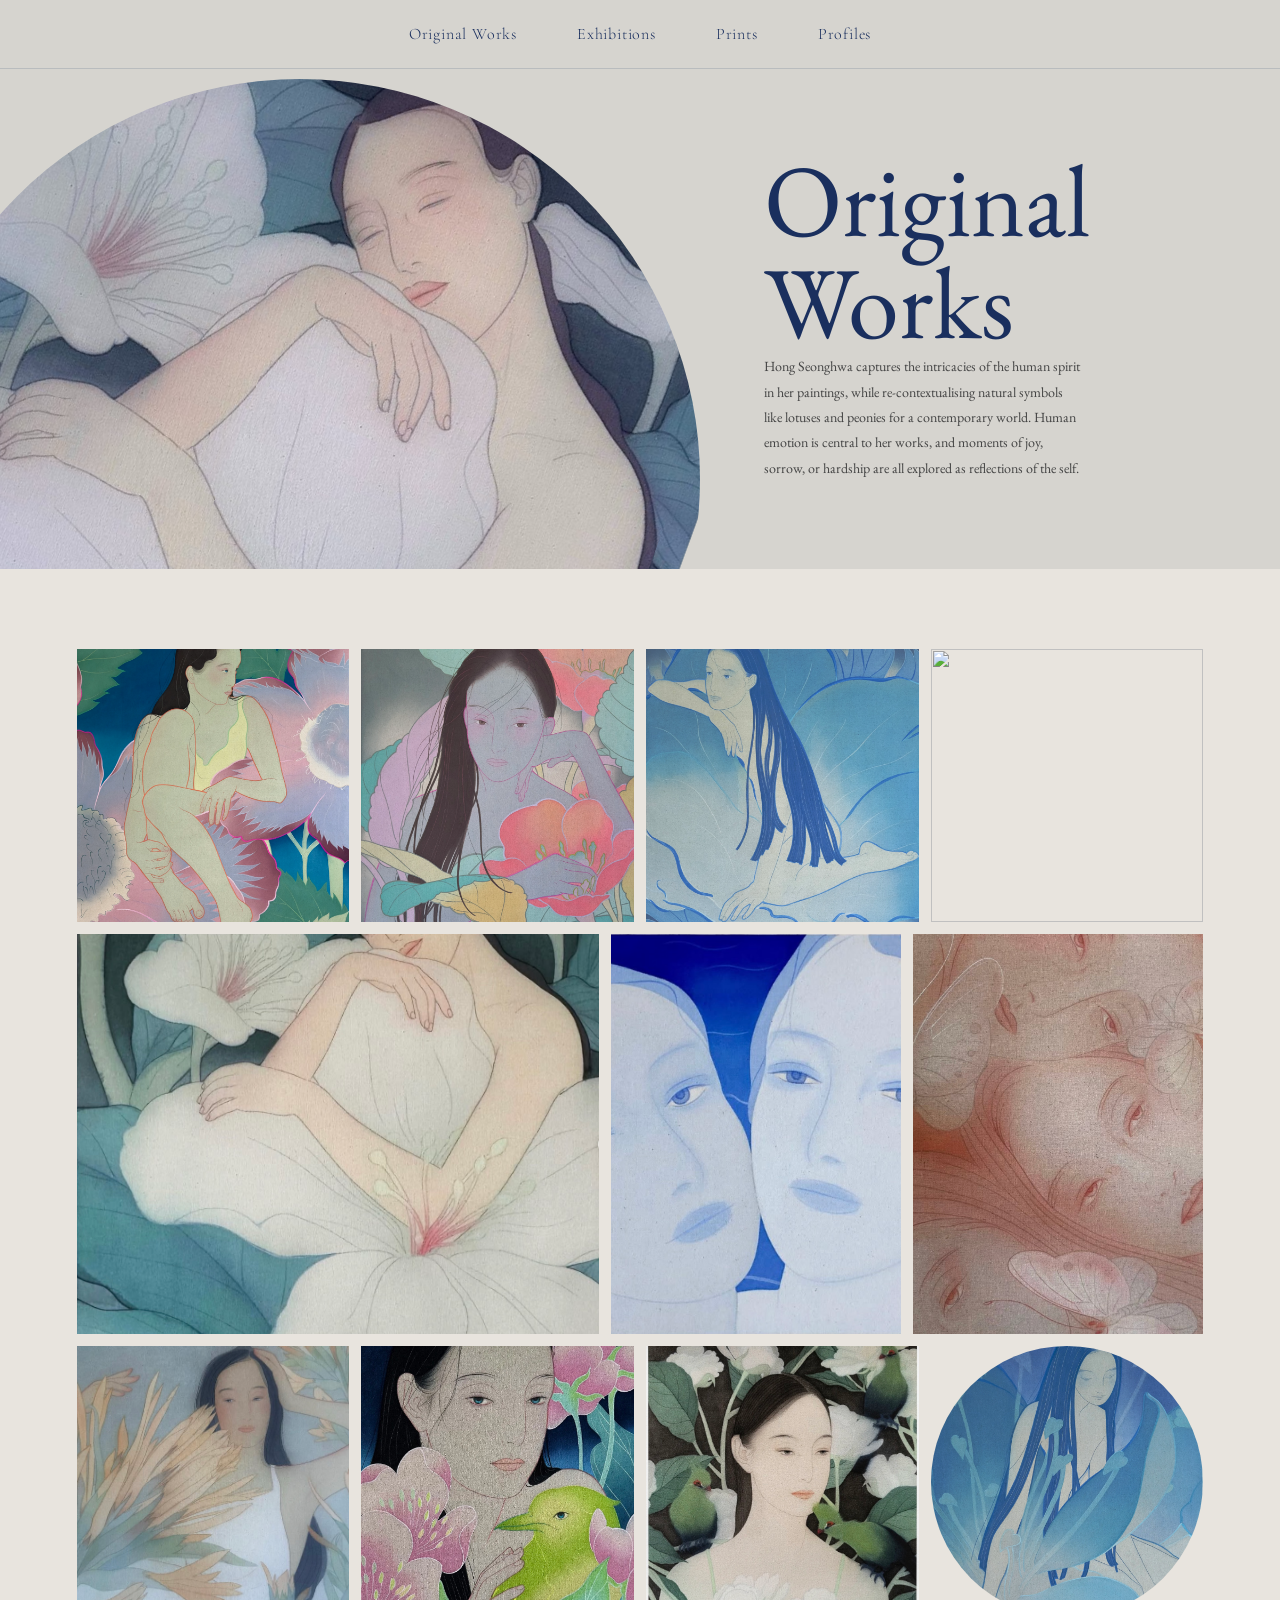
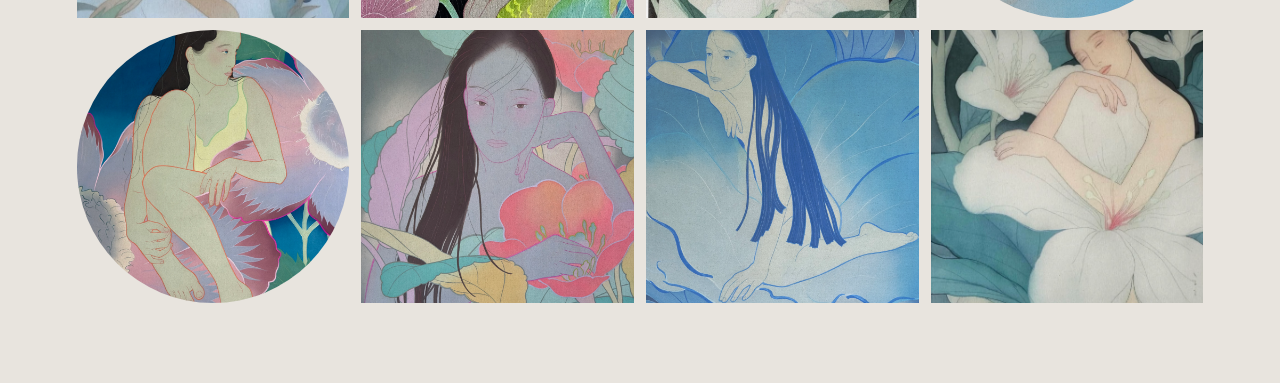
==== the.html/original-works.html @ 00ebd42c "fiddling with placement" ====
<!DOCTYPE html>
<html lang="en">
<head>
  <meta charset="UTF-8" />
  <meta name="viewport" content="width=device-width, initial-scale=1.0" />
  <title>Original Works — Hong Seonghwa</title>
  <link href="https://fonts.googleapis.com/css2?family=EB+Garamond:wght@400;500&family=Cormorant+Garamond:wght@300;400&display=swap" rel="stylesheet" />
  <link rel="stylesheet" href="original-works.css" />
</head>

<body>

  <nav id="main-nav">
    <a href="original-works.html">Original Works</a>
    <a href="exhibitions.html">Exhibitions</a>
    <a href="prints.html">Prints</a>
    <a href="profiles.html">Profiles</a>
  </nav>

  <section class="ow-hero">
    <div class="ow-hero-circle">
      <img src="art12.jpg" alt="Original Works Hero" />
    </div>
    <div class="ow-hero-text">
      <h1>Original<br>Works</h1>
      <p>Hong Seonghwa captures the intricacies of the human spirit in her paintings, while re-contextualising natural symbols like lotuses and peonies for a contemporary world. Human emotion is central to her works, and moments of joy, sorrow, or hardship are all explored as reflections of the self.</p>
    </div>
  </section>
  <section class="ow-grid">
       <div class="ow-row ow-row-4">
      <div class="ow-item"><img src="art1.jpg" alt="" /></div>
      <div class="ow-item"><img src="art2.jpg" alt="" /></div>
      <div class="ow-item"><img src="art3.jpg" alt="" /></div>
      <div class="ow-item"><img src="art4.jpg" alt="" /></div>
    </div>
        <div class="ow-row ow-row-3-wide">
      <div class="ow-item ow-wide"><img src="art5.jpg" alt="" /></div>
      <div class="ow-item"><img src="art6.jpg" alt="" /></div>
      <div class="ow-item"><img src="art7.jpg" alt="" /></div>
    </div>

       <div class="ow-row ow-row-4">
      <div class="ow-item"><img src="art8.jpg" alt="" /></div>
      <div class="ow-item"><img src="art9.jpg" alt="" /></div>
      <div class="ow-item"><img src="art10.jpeg" alt="" /></div>
      <div class="ow-item ow-circle"><img src="serenity.jpg" alt="" /></div>
    </div>
     <div class="ow-row ow-row-4">
      <div class="ow-item ow-circle"><img src="art1.jpg" alt="" /></div>
      <div class="ow-item"><img src="art2.jpg" alt="" /></div>
      <div class="ow-item"><img src="art3.jpg" alt="" /></div>
      <div class="ow-item"><img src="art5.jpg" alt="" /></div>
    </div>


  </section>


</body>
---- the.html/original-works.css ----
* {
  margin: 0;
  padding: 0;
  box-sizing: border-box;
}

body {
  font-family: 'EB Garamond', serif;
  background: #e8e4de;
  overflow-x: hidden;
}

/* ── NAV ── */
nav {
  width: 100%;
  display: flex;
  justify-content: center;
  gap: 60px;
  padding: 24px 0;
  background: #d6d4cf;
  backdrop-filter: blur(8px);
  position: relative;
  z-index: 100;
  border-bottom: 0.5px solid rgba(26,47,94,0.15);
}

nav a {
  color: #1a2f5e;
  text-decoration: none;
  font-family: 'Cormorant Garamond', serif;
  font-size: 1rem;
  font-weight: 300;
  letter-spacing: 0.05em;
  transition: color 0.4s ease;
}

nav a:hover {
  text-decoration: underline;
  text-underline-offset: 4px;
}

/* ── HERO ── */
.ow-hero {
  display: flex;
  align-items: flex-start;
  background: #d6d4cf;
  position: relative;
  height: 500px;
  overflow: hidden;
}

.ow-hero-circle {
  width: 800px;
  height: 800px;
  border-radius: 50%;
  overflow: hidden;
  flex-shrink: 0;
  margin-left: -100px;
  margin-top: 10px;
  margin-bottom: -300px;
  position: relative;
  z-index: 1;
}

.ow-hero-circle img {
  width: 100%;
  height: 100%;
  object-fit: cover;
  object-position: 60% 100%;
  display: block;
  transform: scale(1.5) translateY(10%) rotate(20deg);
}

.ow-hero-text {
  padding-left: 5%;
  max-width: 380px;
  position: relative;
  z-index: 2;
  padding-top: 80px;
}

.ow-hero-text h1 {
  font-family: 'EB Garamond', serif;
  font-size: clamp(4rem, 8vw, 8rem);
  font-weight: 400;
  color: #1a2f5e;
  line-height: 1;
  margin-bottom: 2rem;
}

.ow-hero-text p {
  margin-top:-10% ;
  padding-left: -30%;
  font-family: 'EB Garamond', serif;
  font-size: 0.88rem;
  line-height: 1.8;
  color: #444;
}

/* ── GRID ── */
.ow-grid {
  padding: 80px 6%;
  display: flex;
  flex-direction: column;
  gap: 12px;
}

.ow-row {
  display: flex;
  gap: 12px;
  align-items: stretch;
}

.ow-item {
  overflow: hidden;
  position: relative;
  flex: 1;
}

.ow-item img {
  width: 100%;
  height: 100%;
  object-fit: cover;
  display: block;
  transition: transform 0.5s ease;
}

.ow-item:hover img {
  transform: scale(1.03);
}

/* ── ROW SPECIFIC ── */
.ow-row-4 .ow-item {
  aspect-ratio: 1;
}

.ow-row-3-wide .ow-item {
  aspect-ratio: 1;
}

.ow-row-3-wide .ow-wide {
  flex: 1.8;
  aspect-ratio: unset;
  height: 400px;
}

/* ── CIRCLE ITEMS ── */
.ow-item.ow-circle {
  border-radius: 50%;
  aspect-ratio: 1;
}
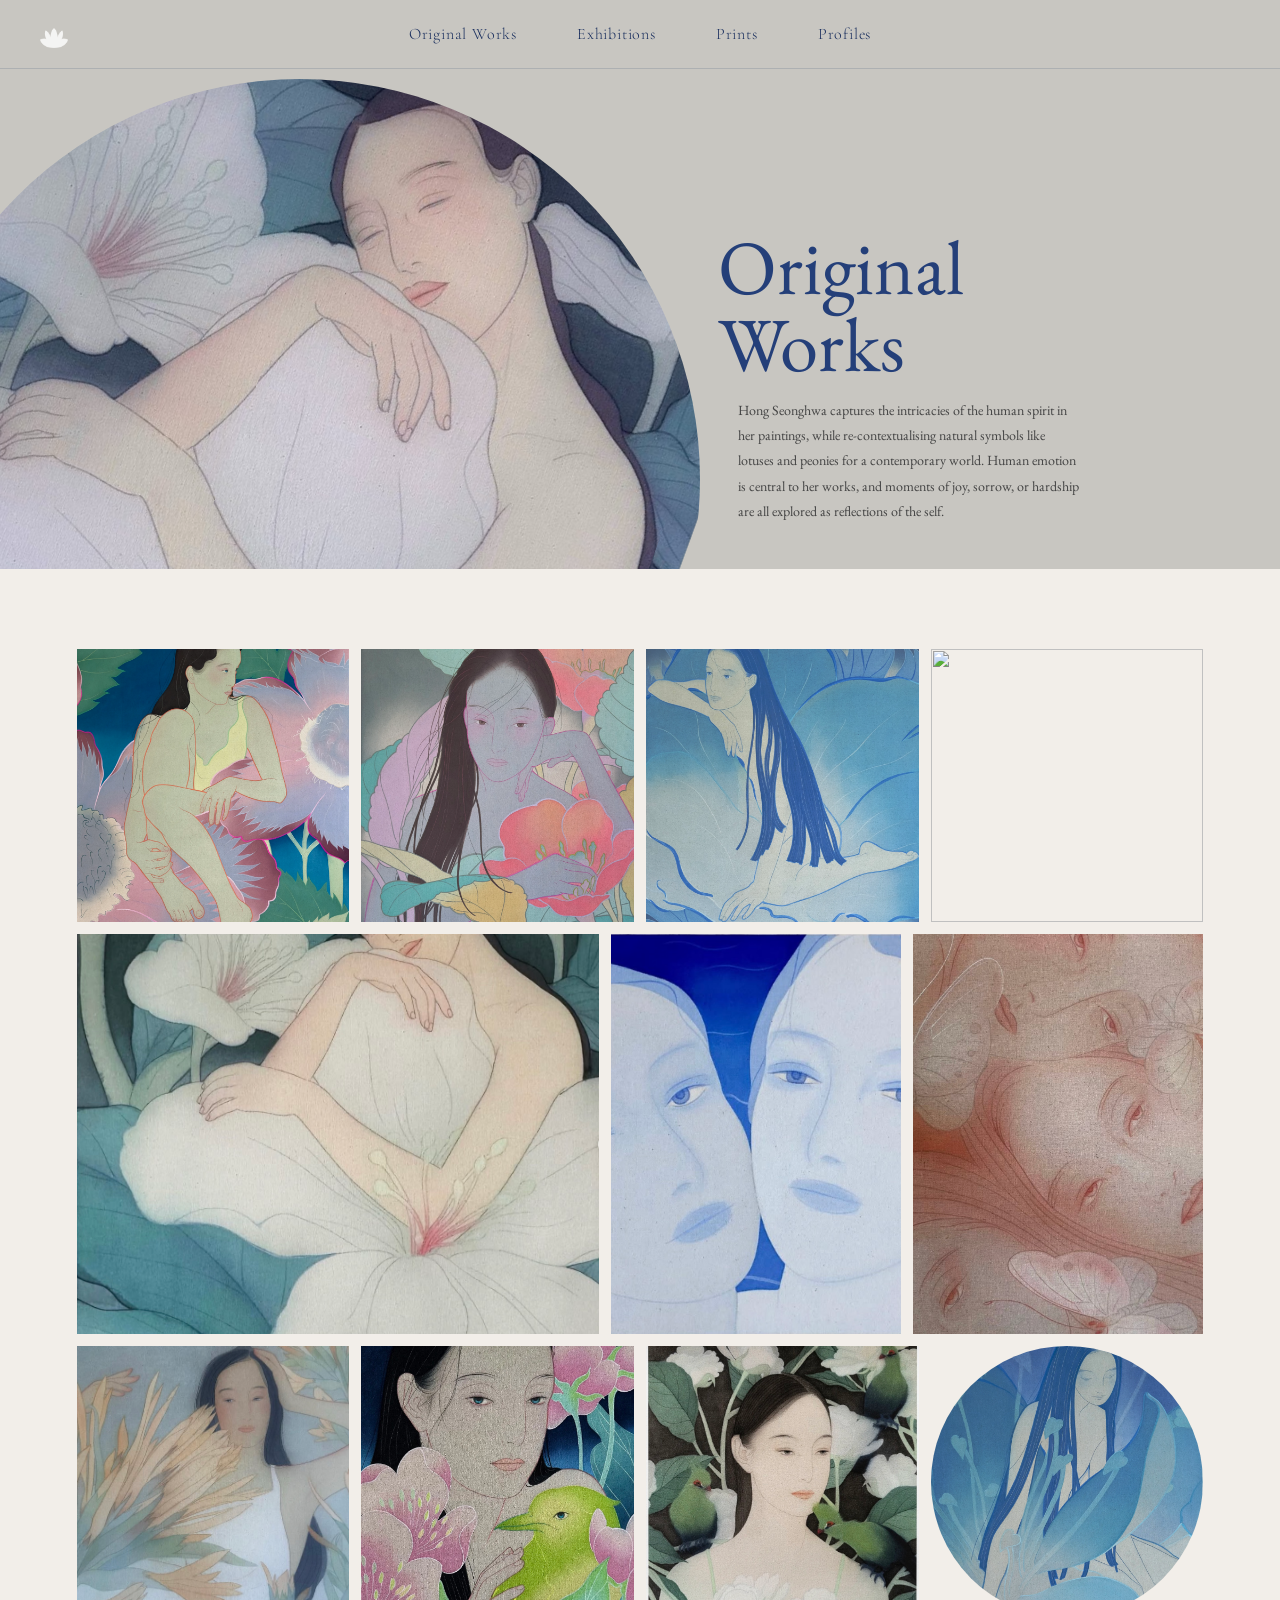
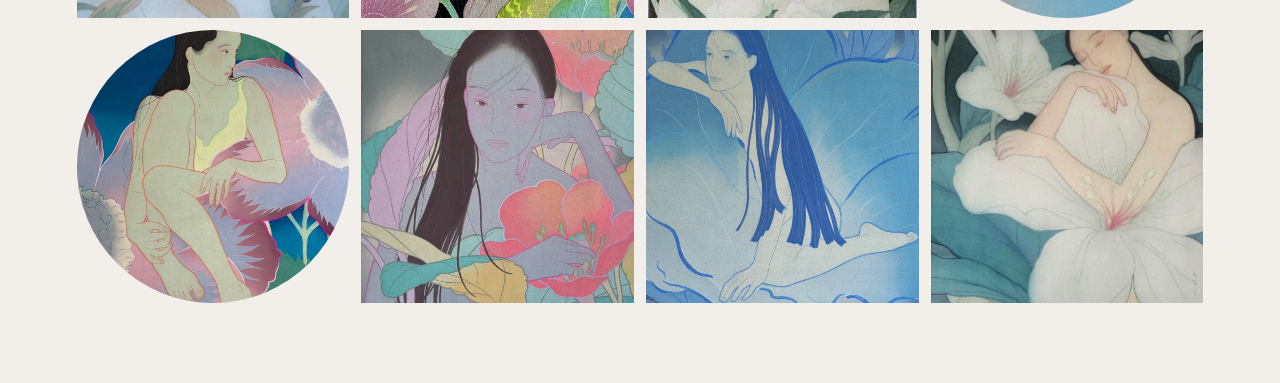
==== commit edfb353c: "making icon link to pages" ====
--- a/the.html/original-works.html
+++ b/the.html/original-works.html
@@ -11,6 +11,9 @@
 <body>
 
   <nav id="main-nav">
+      <a href="index.html" class="nav-home">
+    <img src="lily.png" alt="Home" />
+      </a>
     <a href="original-works.html">Original Works</a>
     <a href="exhibitions.html">Exhibitions</a>
     <a href="prints.html">Prints</a>
--- a/the.html/original-works.css
+++ b/the.html/original-works.css
@@ -6,7 +6,7 @@
 
 body {
   font-family: 'EB Garamond', serif;
-  background: #e8e4de;
+  background: #f2eee9;
   overflow-x: hidden;
 }
 
@@ -17,7 +17,7 @@
   justify-content: center;
   gap: 60px;
   padding: 24px 0;
-  background: #d6d4cf;
+  background:#c8c6c1;
   backdrop-filter: blur(8px);
   position: relative;
   z-index: 100;
@@ -39,11 +39,30 @@
   text-underline-offset: 4px;
 }
 
+.nav-home {
+  position: absolute;
+  left: 40px;
+  display: flex;
+  align-items: center;
+}
+
+.nav-home img {
+  width: 28px;
+  height: 28px;
+  object-fit: contain;
+  opacity: 0.8;
+  transition: opacity 0.3s ease;
+}
+
+.nav-home:hover img {
+  opacity: 1;
+}
+
 /* ── HERO ── */
 .ow-hero {
   display: flex;
   align-items: flex-start;
-  background: #d6d4cf;
+  background: #c8c6c1;
   position: relative;
   height: 500px;
   overflow: hidden;
@@ -72,7 +91,8 @@
 }
 
 .ow-hero-text {
-  padding-left: 5%;
+  
+  padding-left: 3%;
   max-width: 380px;
   position: relative;
   z-index: 2;
@@ -80,17 +100,18 @@
 }
 
 .ow-hero-text h1 {
+  padding-top: 80px;
+  margin-left: -20px;
   font-family: 'EB Garamond', serif;
-  font-size: clamp(4rem, 8vw, 8rem);
+  font-size: clamp(3rem, 6vw, 6rem);
   font-weight: 400;
-  color: #1a2f5e;
+  color: #243f79;
   line-height: 1;
   margin-bottom: 2rem;
 }
 
 .ow-hero-text p {
-  margin-top:-10% ;
-  padding-left: -30%;
+  margin-top:-5% ;
   font-family: 'EB Garamond', serif;
   font-size: 0.88rem;
   line-height: 1.8;
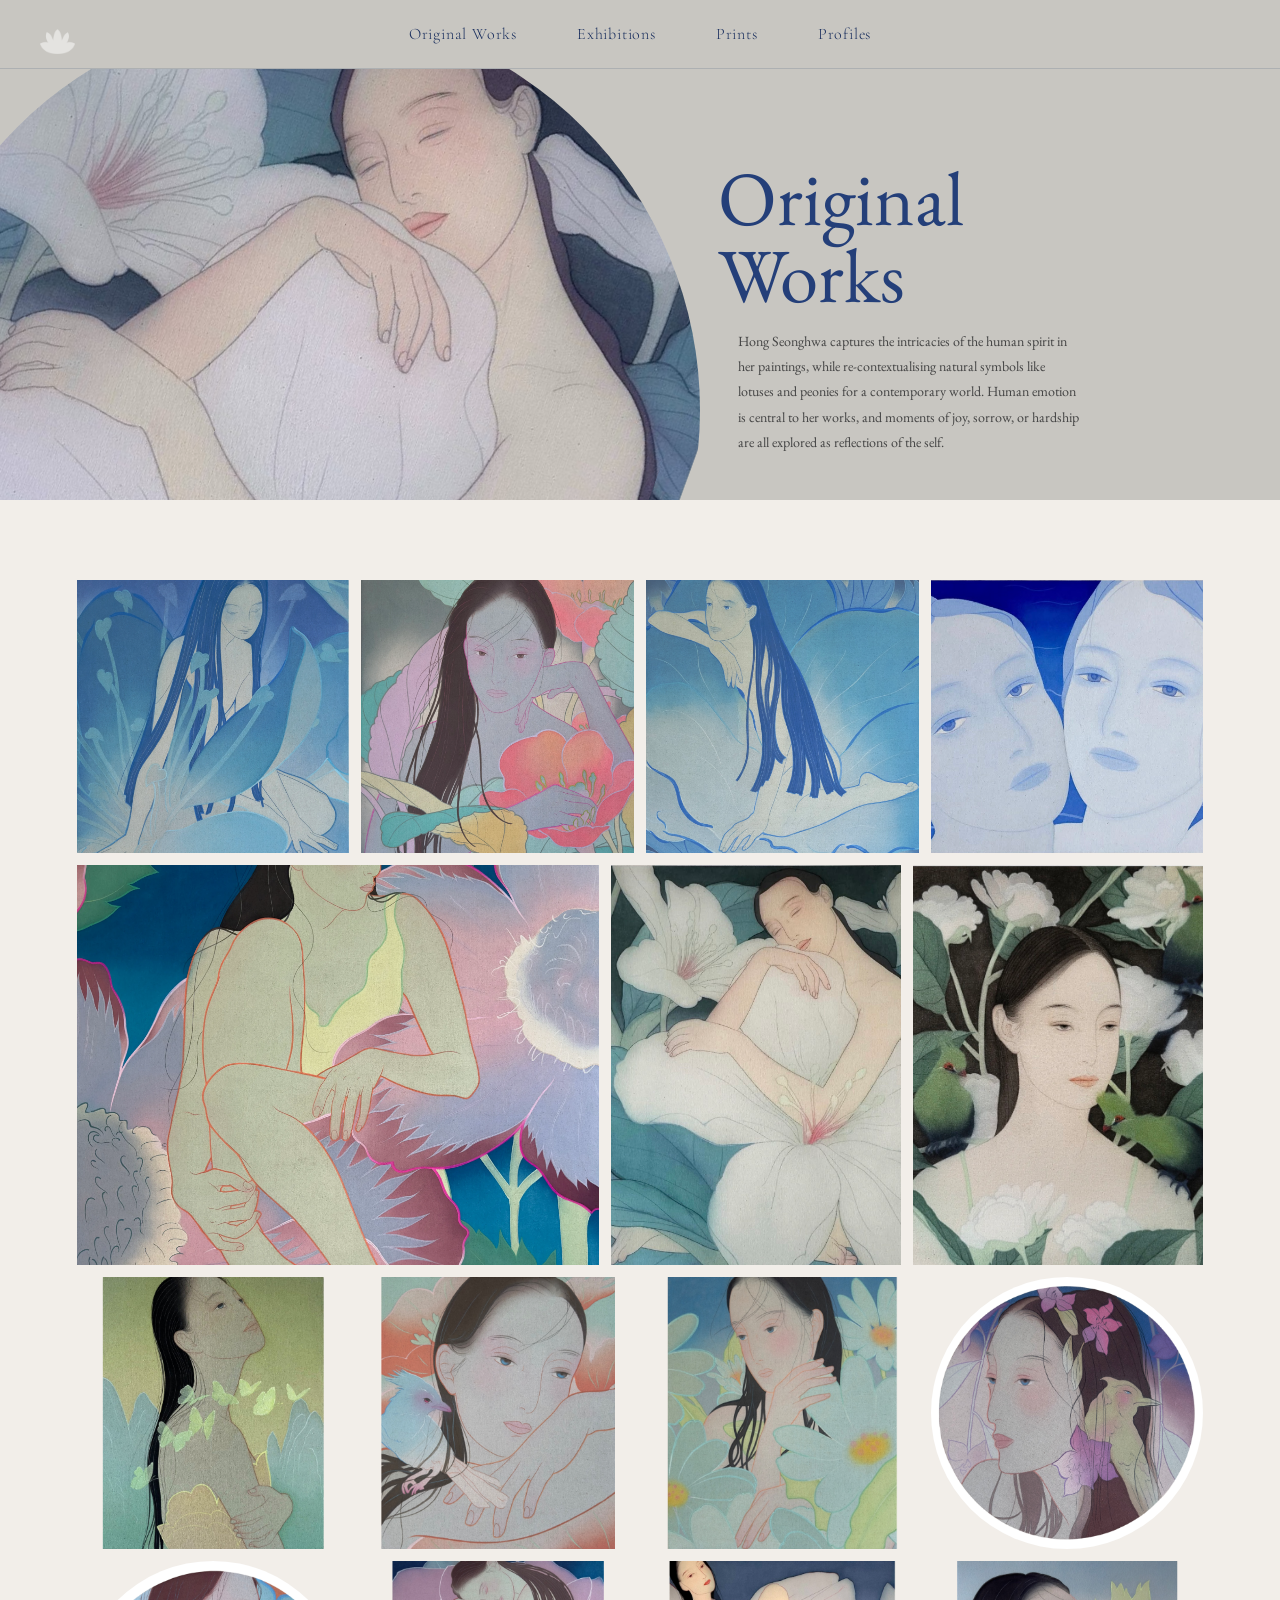
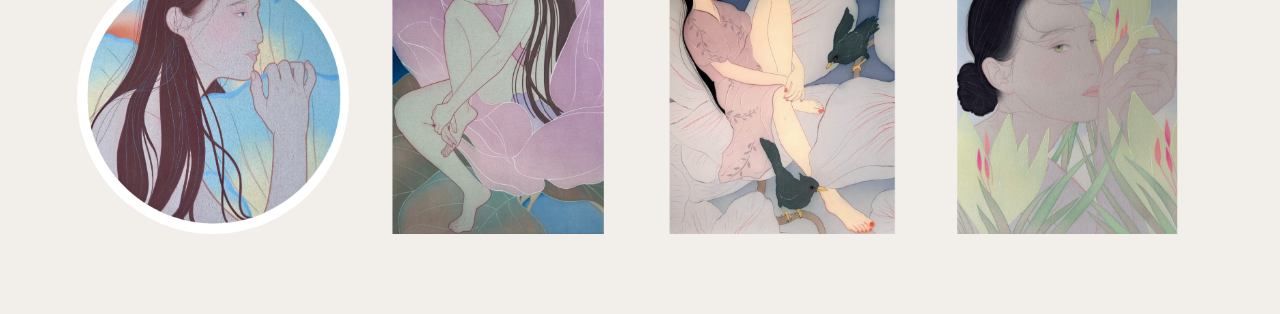
==== commit 5eb13bd6: "Update original-works.html" ====
--- a/the.html/original-works.html
+++ b/the.html/original-works.html
@@ -31,28 +31,28 @@
   </section>
   <section class="ow-grid">
        <div class="ow-row ow-row-4">
-      <div class="ow-item"><img src="art1.jpg" alt="" /></div>
+      <div class="ow-item"><img src="serenity.jpg" alt="" /></div>
       <div class="ow-item"><img src="art2.jpg" alt="" /></div>
       <div class="ow-item"><img src="art3.jpg" alt="" /></div>
-      <div class="ow-item"><img src="art4.jpg" alt="" /></div>
+      <div class="ow-item"><img src="art6.jpg" alt="" /></div>
     </div>
         <div class="ow-row ow-row-3-wide">
-      <div class="ow-item ow-wide"><img src="art5.jpg" alt="" /></div>
-      <div class="ow-item"><img src="art6.jpg" alt="" /></div>
-      <div class="ow-item"><img src="art7.jpg" alt="" /></div>
+      <div class="ow-item ow-wide"><img src="art1.jpg" alt="" /></div>
+      <div class="ow-item"><img src="art5.jpg" alt="" /></div>
+      <div class="ow-item"><img src="art10.jpeg" alt="" /></div>
     </div>
 
        <div class="ow-row ow-row-4">
-      <div class="ow-item"><img src="art8.jpg" alt="" /></div>
-      <div class="ow-item"><img src="art9.jpg" alt="" /></div>
-      <div class="ow-item"><img src="art10.jpeg" alt="" /></div>
-      <div class="ow-item ow-circle"><img src="serenity.jpg" alt="" /></div>
+      <div class="ow-item"><img src="art19.jpg" alt="" /></div>
+      <div class="ow-item"><img src="art17.jpg" alt="" /></div>
+      <div class="ow-item"><img src="art16.jpg" alt="" /></div>
+      <div class="ow-item ow-circle"><img src="art14.jpg" alt="" /></div>
     </div>
      <div class="ow-row ow-row-4">
-      <div class="ow-item ow-circle"><img src="art1.jpg" alt="" /></div>
-      <div class="ow-item"><img src="art2.jpg" alt="" /></div>
-      <div class="ow-item"><img src="art3.jpg" alt="" /></div>
-      <div class="ow-item"><img src="art5.jpg" alt="" /></div>
+      <div class="ow-item ow-circle"><img src="art15.jpg" alt="" /></div>
+      <div class="ow-item"><img src="art20.jpg" alt="" /></div>
+      <div class="ow-item"><img src="art21.jpg" alt="" /></div>
+      <div class="ow-item"><img src="art18.jpg" alt="" /></div>
     </div>
 
 
--- a/the.html/original-works.css
+++ b/the.html/original-works.css
@@ -18,12 +18,15 @@
   gap: 60px;
   padding: 24px 0;
   background:#c8c6c1;
+  transition: opacity 0.4s ease;;
   backdrop-filter: blur(8px);
-  position: relative;
+  position: fixed;
   z-index: 100;
   border-bottom: 0.5px solid rgba(26,47,94,0.15);
 }
-
+nav.scrolled {
+  opacity: 0.5;
+}
 nav a {
   color: #1a2f5e;
   text-decoration: none;
@@ -47,10 +50,10 @@
 }
 
 .nav-home img {
-  width: 28px;
-  height: 28px;
+  width: 35px;
+  height: 35px;
   object-fit: contain;
-  opacity: 0.8;
+  opacity: 0.5;
   transition: opacity 0.3s ease;
 }
 
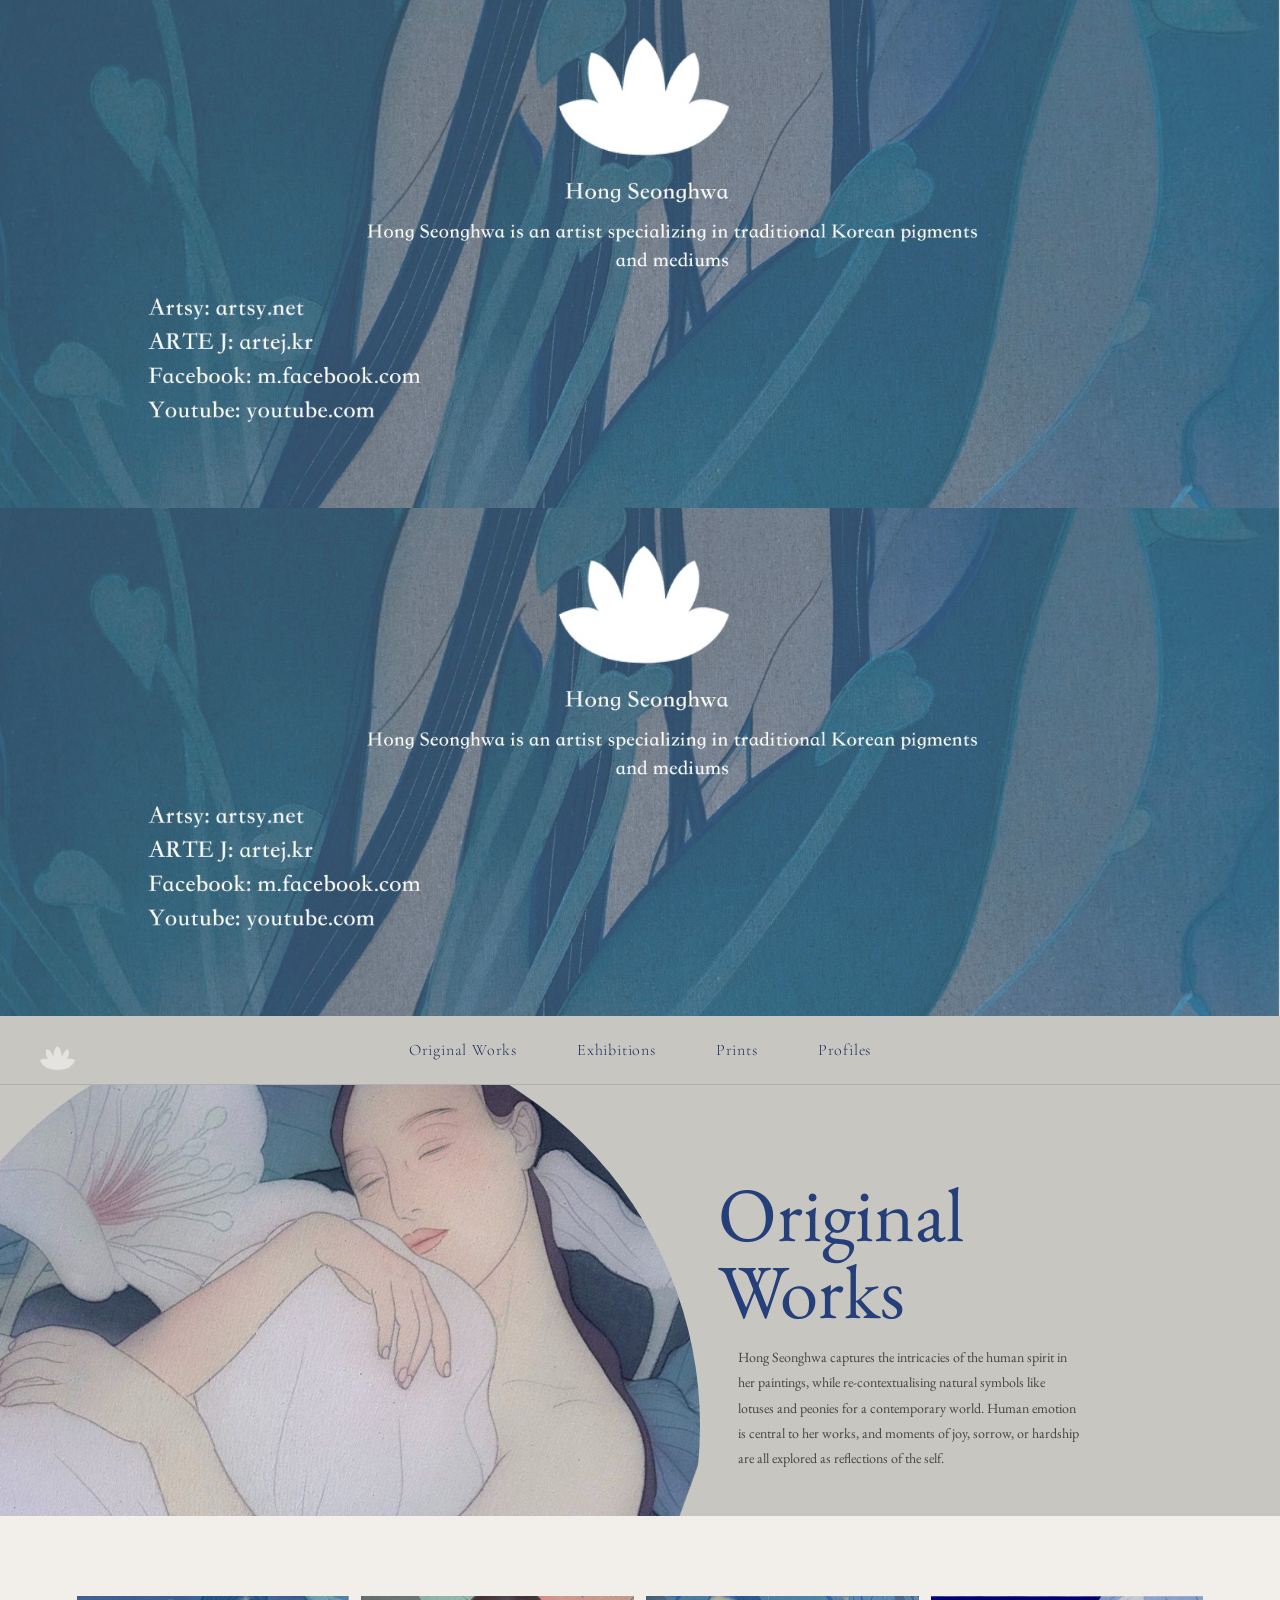
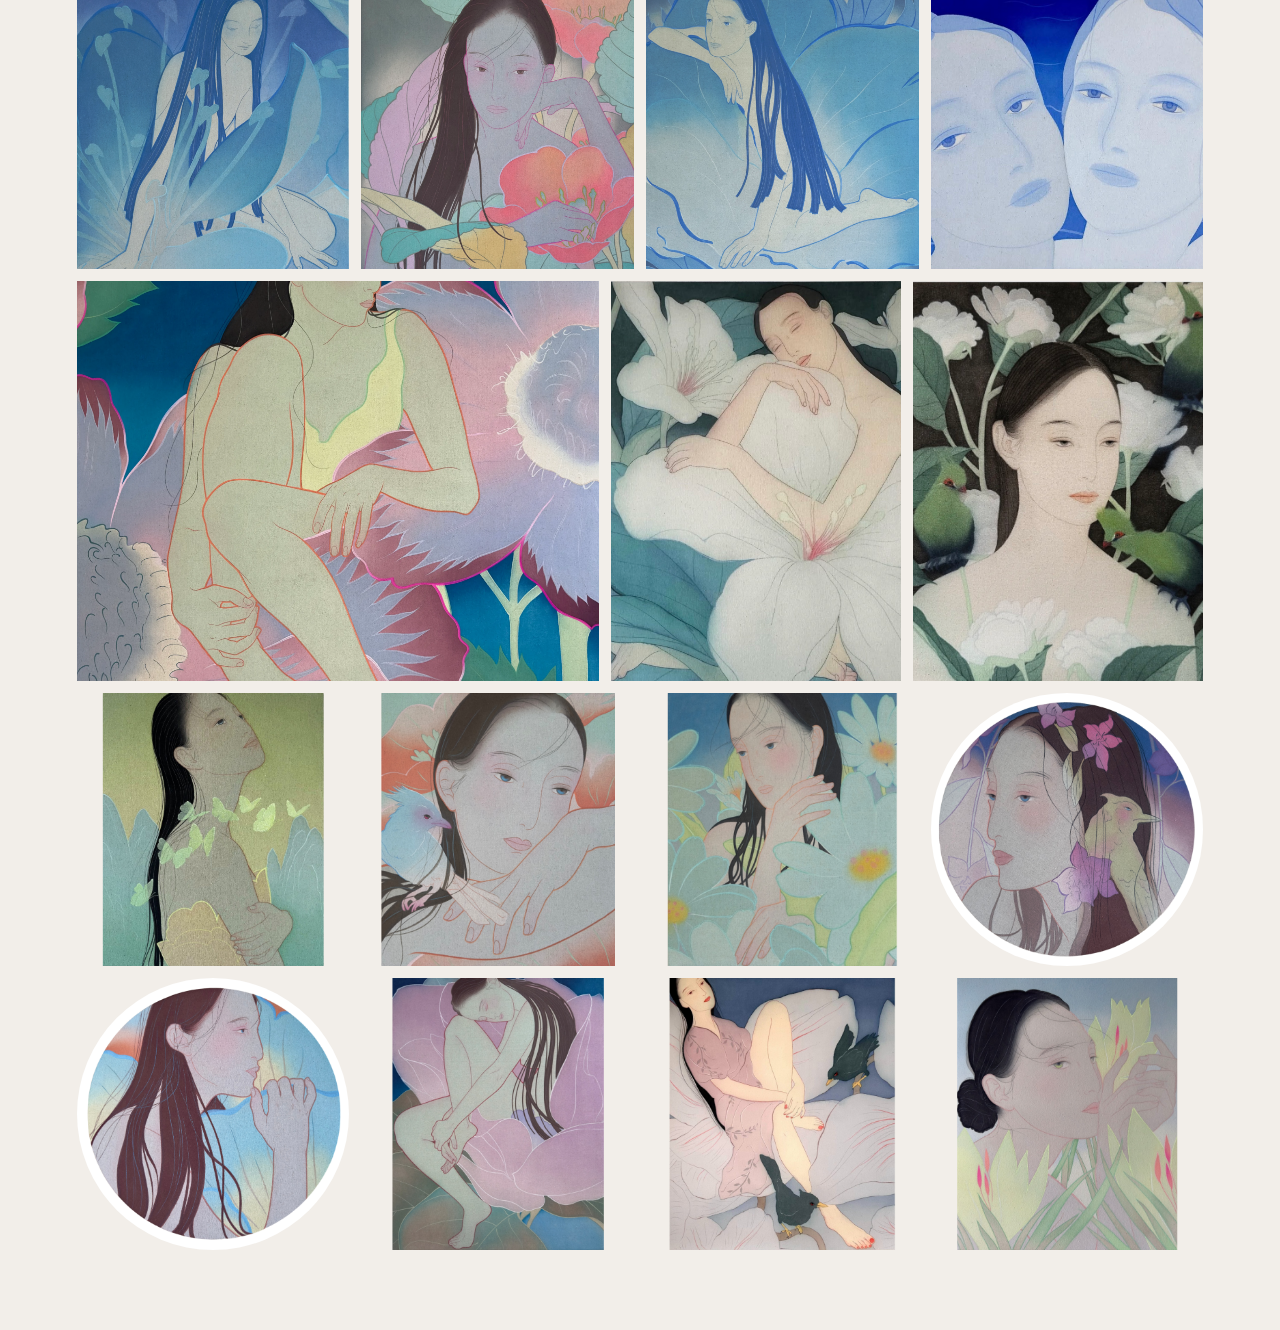
==== commit 53f7be40: "failed footer" ====
--- a/the.html/original-works.html
+++ b/the.html/original-works.html
@@ -8,6 +8,14 @@
   <link rel="stylesheet" href="original-works.css" />
 </head>
 
+<footer class="site-footer">
+  <img src="footer.jpg" alt="Footer" />
+</footer>
+
+<body>
+  <footer class="site-footer">
+  <img src="footer.jpg" alt="Footer" />
+</footer> 
 <body>
 
   <nav id="main-nav">
--- a/the.html/original-works.css
+++ b/the.html/original-works.css
@@ -8,6 +8,13 @@
   font-family: 'EB Garamond', serif;
   background: #f2eee9;
   overflow-x: hidden;
+}
+.site-footer {
+  width: 100%;
+}
+.site-footer img {
+  width: 100%;
+  display: block;
 }
 
 /* ── NAV ── */
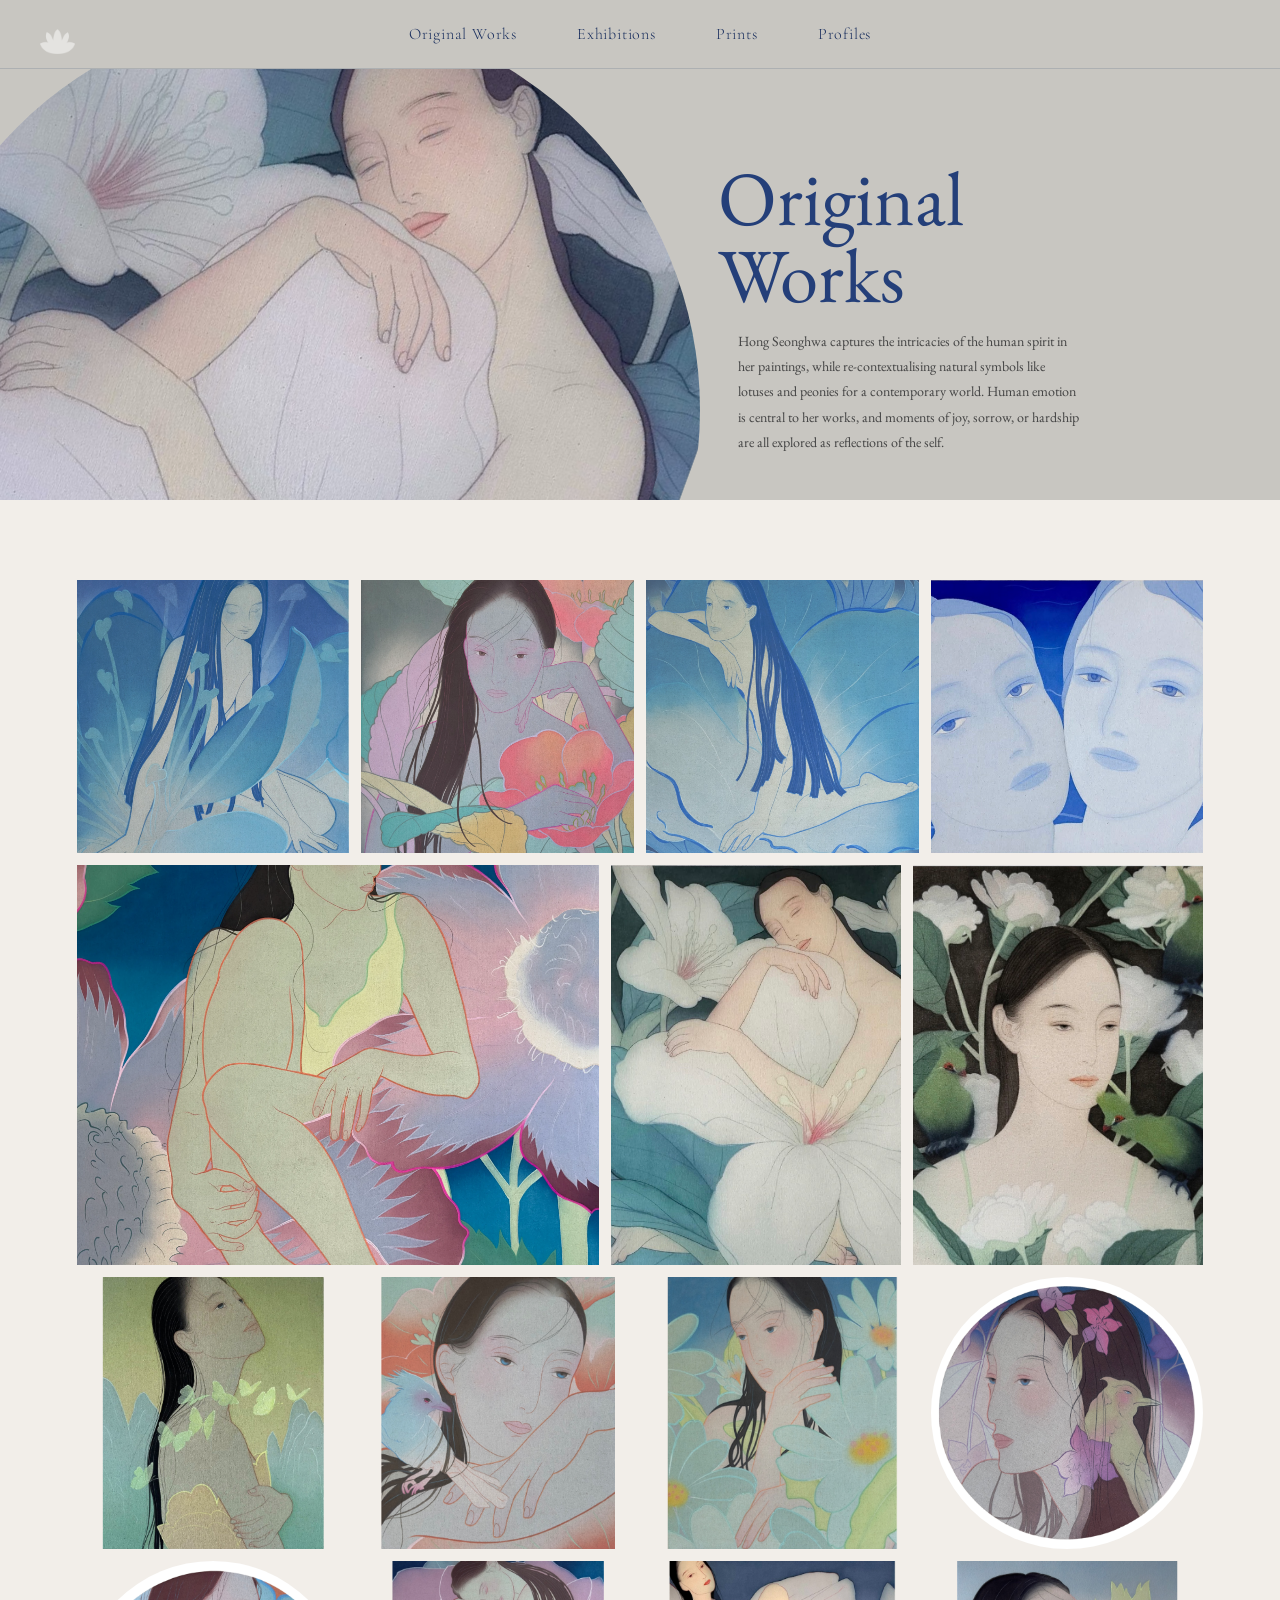
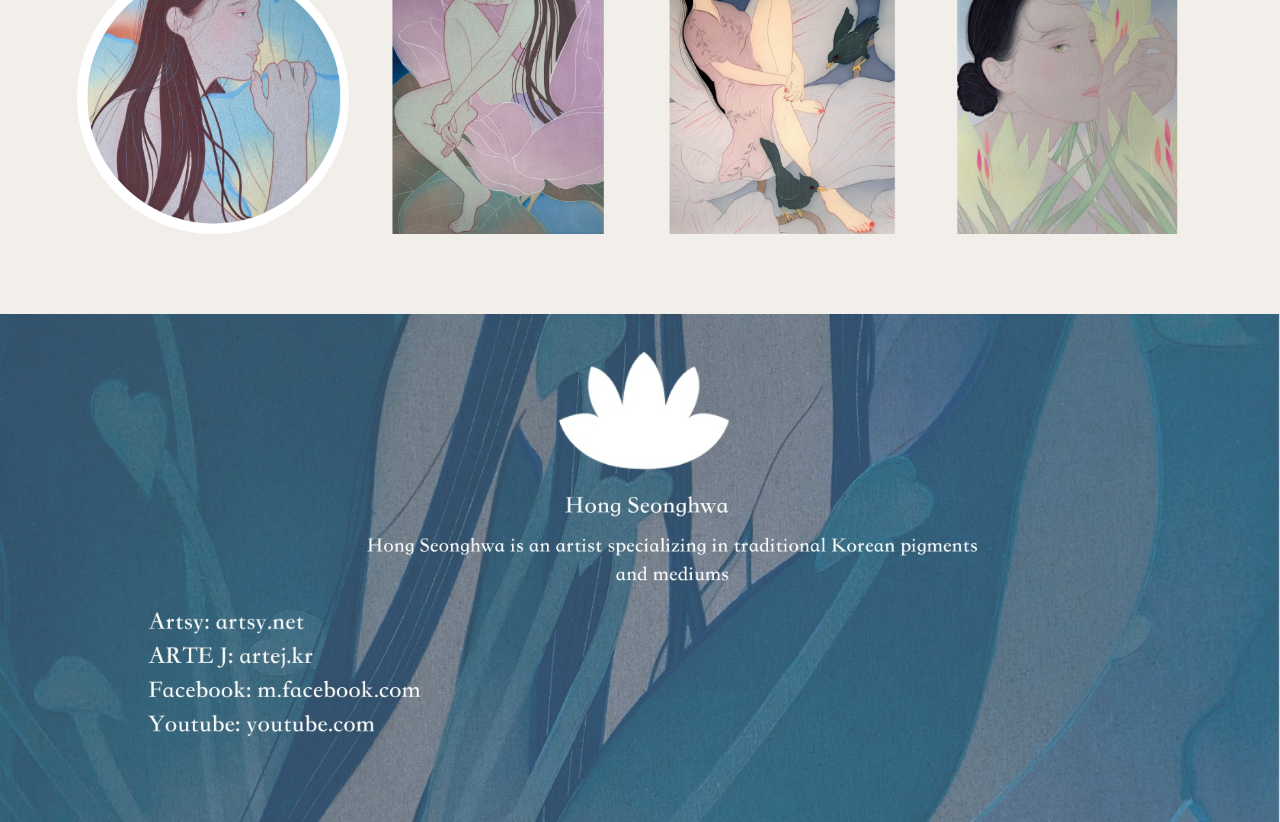
==== commit 93f079e1: "fixed my footer i had mutkipke body texts for some reason" ====
--- a/the.html/original-works.html
+++ b/the.html/original-works.html
@@ -8,14 +8,7 @@
   <link rel="stylesheet" href="original-works.css" />
 </head>
 
-<footer class="site-footer">
-  <img src="footer.jpg" alt="Footer" />
-</footer>
 
-<body>
-  <footer class="site-footer">
-  <img src="footer.jpg" alt="Footer" />
-</footer> 
 <body>
 
   <nav id="main-nav">
@@ -66,5 +59,12 @@
 
   </section>
 
+    <footer class="site-footer">
+    <img src="footer.jpg" alt="Footer" />
+  </footer>
 
-</body>+  <script src="original-works.js"></script>
+</body>
+</html>
+
+
--- a/the.html/original-works.css
+++ b/the.html/original-works.css
@@ -8,13 +8,7 @@
   font-family: 'EB Garamond', serif;
   background: #f2eee9;
   overflow-x: hidden;
-}
-.site-footer {
-  width: 100%;
-}
-.site-footer img {
-  width: 100%;
-  display: block;
+  
 }
 
 /* ── NAV ── */
@@ -179,4 +173,12 @@
 .ow-item.ow-circle {
   border-radius: 50%;
   aspect-ratio: 1;
+}
+.site-footer {
+  width: 100%;
+}
+
+.site-footer img {
+  width: 100%;
+  display: block;
 }
